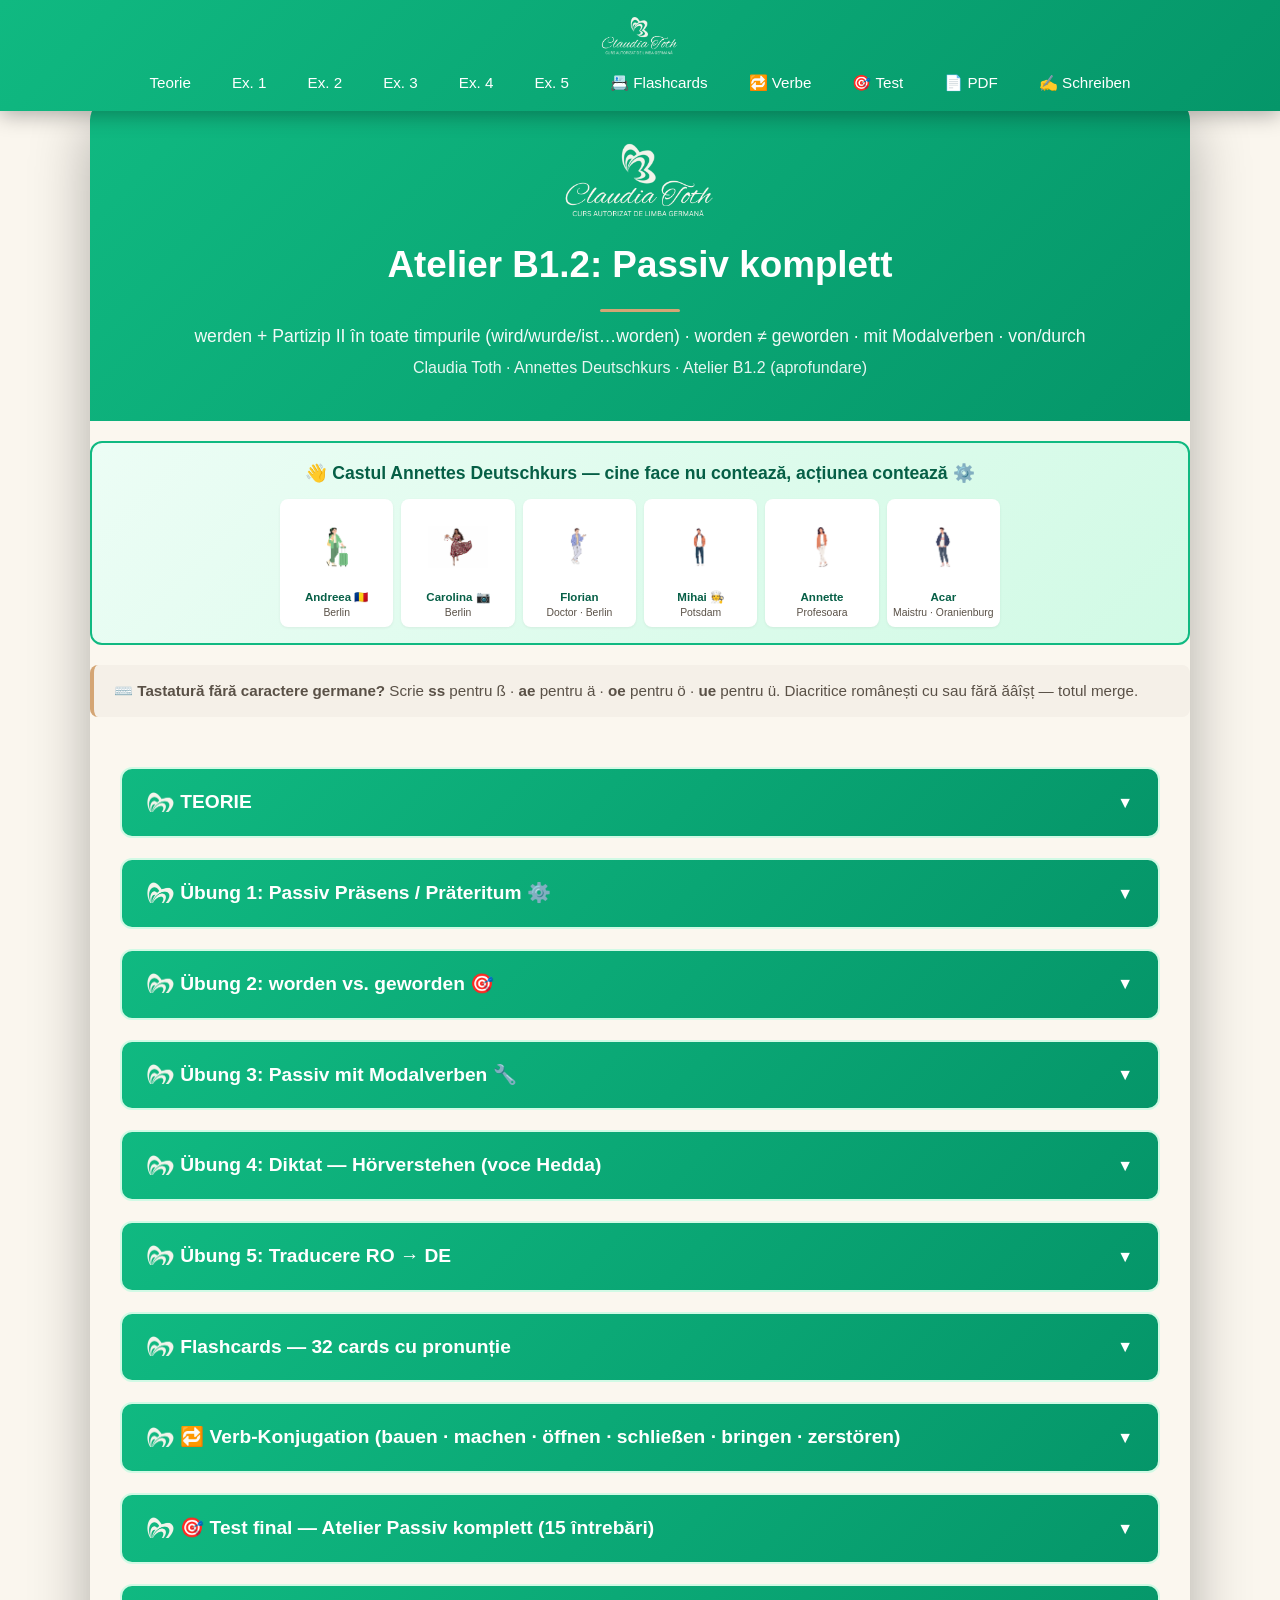
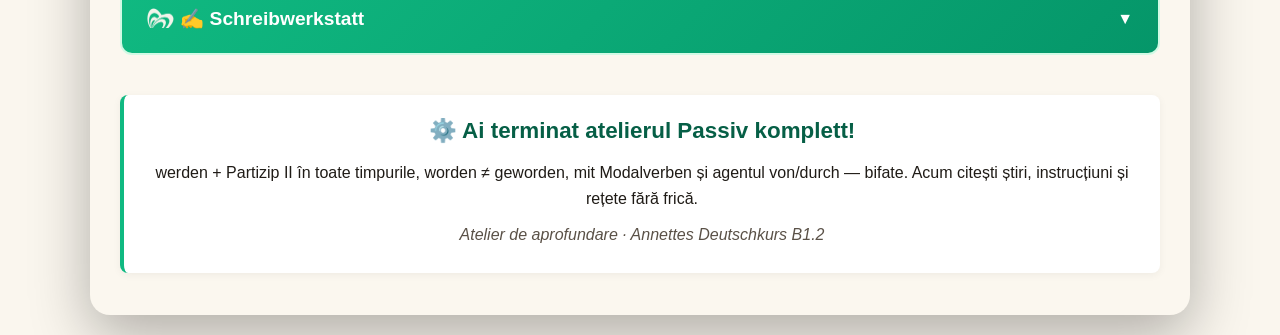
==== index.html @ 6ad6a15a "Atelier B1.2: Passiv komplett (toate timpurile, worden, mit Modalverben, von/durch) Co-Authored-By: " ====
<!DOCTYPE html>
<html lang="ro">
<head>
    <meta charset="UTF-8">
    <meta name="robots" content="noindex, nofollow">
    <meta name="viewport" content="width=device-width, initial-scale=1.0">
    <title>Atelier B1.2: Passiv komplett — werden + Partizip II în toate timpurile, worden, Modalverben · Annettes Deutschkurs</title>
    <meta property="og:title" content="Atelier B1.2: Passiv komplett · Claudia Toth">
    <meta property="og:description" content="Atelier B1.2 — Passivul dus la capăt: werden + Partizip II în Präsens/Präteritum/Perfekt (ist…worden)/Futur + mit Modalverben (muss gemacht werden) + worden ≠ geworden + agent von/durch · Claudia Toth · Annettes Deutschkurs">
    <meta property="og:type" content="website">
    <meta property="og:locale" content="ro_RO">
    <meta name="description" content="Atelier B1.2 — Passiv komplett (toate timpurile, worden, Modalverben, von/durch) · Claudia Toth">
    <link rel="stylesheet" href="styles.css">
</head>
<body>
    <nav class="navbar">
        <a href="#top" class="navbar-logo"><img src="images/logo-cream.png" alt="Claudia Toth — Curs autorizat de limba germană" class="navbar-logo-img"></a>
        <ul class="navbar-menu">
            <li><a href="#teorie" onclick="openSection(0)">Teorie</a></li>
            <li><a href="#ex1" onclick="openSection(1)">Ex. 1</a></li>
            <li><a href="#ex2" onclick="openSection(2)">Ex. 2</a></li>
            <li><a href="#ex3" onclick="openSection(3)">Ex. 3</a></li>
            <li><a href="#ex4" onclick="openSection(4)">Ex. 4</a></li>
            <li><a href="#ex5" onclick="openSection(5)">Ex. 5</a></li>
            <li><a href="#flashcards" onclick="openSection(6)">📇 Flashcards</a></li>
            <li><a href="#verbe" onclick="openSection(7)">🔁 Verbe</a></li>
            <li><a href="#final-test" onclick="openSection(8)">🎯 Test</a></li>
            <li><a href="passiv.pdf" download>📄 PDF</a></li>
            <li><a href="#schreibwerkstatt" onclick="openSection(9)">✍️ Schreiben</a></li>
        </ul>
    </nav>

    <div class="container" id="top">
        <div class="header">
            <img src="images/logo-cream.png" alt="Claudia Toth — Curs autorizat de limba germană" class="header-logo">
            <h1>Atelier B1.2: Passiv komplett</h1>
            <p class="subtitle">werden + Partizip II în toate timpurile (wird/wurde/ist…worden) · worden ≠ geworden · mit Modalverben · von/durch</p>
            <p>Claudia Toth · Annettes Deutschkurs · Atelier B1.2 (aprofundare)</p>
        </div>

        <div class="cast-banner">
            <h4>👋 Castul Annettes Deutschkurs — cine face nu contează, acțiunea contează ⚙️</h4>
            <div class="cast-grid">
                <div class="cast-card"><img src="images/andreea.png" alt="Andreea"><div class="name">Andreea 🇷🇴</div><div class="detail">Berlin</div></div>
                <div class="cast-card"><img src="images/carolina.png" alt="Carolina"><div class="name">Carolina 📷</div><div class="detail">Berlin</div></div>
                <div class="cast-card"><img src="images/florian.png" alt="Florian"><div class="name">Florian</div><div class="detail">Doctor · Berlin</div></div>
                <div class="cast-card"><img src="images/mihai.png" alt="Mihai"><div class="name">Mihai 🧑‍🍳</div><div class="detail">Potsdam</div></div>
                <div class="cast-card"><img src="images/annette.png" alt="Annette"><div class="name">Annette</div><div class="detail">Profesoara</div></div>
                <div class="cast-card"><img src="images/acar.png" alt="Acar"><div class="name">Acar</div><div class="detail">Maistru · Oranienburg</div></div>
            </div>
        </div>

        <div style="background:#F5F0E8; border-left:4px solid #D4A574; padding:14px 20px; margin:20px 0; border-radius:8px;">
            <p style="margin:0; color:#5A5147; font-size:0.95rem;">⌨️ <strong>Tastatură fără caractere germane?</strong> Scrie <strong>ss</strong> pentru ß · <strong>ae</strong> pentru ä · <strong>oe</strong> pentru ö · <strong>ue</strong> pentru ü. Diacritice românești cu sau fără ăâîșț — totul merge.</p>
        </div>

        <div class="content">
            <div class="section" id="teorie">
                <div class="section-header" onclick="toggleMainSection(0)"><h3><img src="images/butterfly-crem.png" class="bf-bullet" alt="">TEORIE</h3><span class="arrow">▼</span></div>
                <div class="section-content" id="main-section-0"><div id="theory-container"></div></div>
            </div>

            <div class="section" id="ex1">
                <div class="section-header" onclick="toggleMainSection(1)"><h3><img src="images/butterfly-crem.png" class="bf-bullet" alt="">Übung 1: Passiv Präsens / Präteritum ⚙️</h3><span class="arrow">▼</span></div>
                <div class="section-content" id="main-section-1">
                    <div id="ex1-container"></div>
                    <div class="btn-container">
                        <button class="btn btn-check" onclick="checkExercise(1)">✓ Verifica</button>
                        <button class="btn btn-reset" onclick="resetExercise(1)">↻ Reseteaza</button>
                    </div>
                    <div class="score" id="score-1"></div>
                </div>
            </div>
            <div class="section" id="ex2">
                <div class="section-header" onclick="toggleMainSection(2)"><h3><img src="images/butterfly-crem.png" class="bf-bullet" alt="">Übung 2: worden vs. geworden 🎯</h3><span class="arrow">▼</span></div>
                <div class="section-content" id="main-section-2">
                    <div id="ex2-container"></div>
                    <div class="btn-container">
                        <button class="btn btn-check" onclick="checkExercise(2)">✓ Verifica</button>
                        <button class="btn btn-reset" onclick="resetExercise(2)">↻ Reseteaza</button>
                    </div>
                    <div class="score" id="score-2"></div>
                </div>
            </div>
            <div class="section" id="ex3">
                <div class="section-header" onclick="toggleMainSection(3)"><h3><img src="images/butterfly-crem.png" class="bf-bullet" alt="">Übung 3: Passiv mit Modalverben 🔧</h3><span class="arrow">▼</span></div>
                <div class="section-content" id="main-section-3">
                    <div id="ex3-container"></div>
                    <div class="btn-container">
                        <button class="btn btn-check" onclick="checkExercise(3)">✓ Verifica</button>
                        <button class="btn btn-reset" onclick="resetExercise(3)">↻ Reseteaza</button>
                    </div>
                    <div class="score" id="score-3"></div>
                </div>
            </div>
            <div class="section" id="ex4">
                <div class="section-header" onclick="toggleMainSection(4)"><h3><img src="images/butterfly-crem.png" class="bf-bullet" alt="">Übung 4: Diktat — Hörverstehen (voce Hedda)</h3><span class="arrow">▼</span></div>
                <div class="section-content" id="main-section-4">
                    <div id="ex4-container"></div>
                    <div class="btn-container">
                        <button class="btn btn-check" onclick="checkExercise(4)">✓ Verifica</button>
                        <button class="btn btn-reset" onclick="resetExercise(4)">↻ Reseteaza</button>
                    </div>
                    <div class="score" id="score-4"></div>
                </div>
            </div>
            <div class="section" id="ex5">
                <div class="section-header" onclick="toggleMainSection(5)"><h3><img src="images/butterfly-crem.png" class="bf-bullet" alt="">Übung 5: Traducere RO → DE</h3><span class="arrow">▼</span></div>
                <div class="section-content" id="main-section-5">
                    <div id="ex5-container"></div>
                    <div class="btn-container">
                        <button class="btn btn-check" onclick="checkExercise(5)">✓ Verifica</button>
                        <button class="btn btn-reset" onclick="resetExercise(5)">↻ Reseteaza</button>
                    </div>
                    <div class="score" id="score-5"></div>
                </div>
            </div>

            <div class="section" id="flashcards">
                <div class="section-header" onclick="toggleMainSection(6)"><h3><img src="images/butterfly-crem.png" class="bf-bullet" alt="">Flashcards — 32 cards cu pronunție</h3><span class="arrow">▼</span></div>
                <div class="section-content" id="main-section-6"><div id="flashcards-container"></div></div>
            </div>

            <div class="section" id="verbe">
                <div class="section-header" onclick="toggleMainSection(7)"><h3><img src="images/butterfly-crem.png" class="bf-bullet" alt="">🔁 Verb-Konjugation (bauen · machen · öffnen · schließen · bringen · zerstören)</h3><span class="arrow">▼</span></div>
                <div class="section-content" id="main-section-7"><div id="verbs-container"></div></div>
            </div>

            <div class="section" id="final-test">
                <div class="section-header" onclick="toggleMainSection(8)"><h3><img src="images/butterfly-crem.png" class="bf-bullet" alt="">🎯 Test final — Atelier Passiv komplett (15 întrebări)</h3><span class="arrow">▼</span></div>
                <div class="section-content" id="main-section-8"><div id="final-test-container"></div></div>
            </div>

            <div class="section" id="schreibwerkstatt">
                <div class="section-header" onclick="toggleMainSection(9)">
                    <h3><img src="images/butterfly-crem.png" class="bf-bullet" alt="">✍️ Schreibwerkstatt</h3>
                    <span class="arrow">▼</span>
                </div>
                <div class="section-content" id="main-section-9">
                    <div class="theory-box" style="background:linear-gradient(135deg,#ecfdf5 0%,#d1fae5 100%); border-left:4px solid #10B981;">
                        <h4 style="color:#065f46;">✍️ Tema ta de scriere — ce se construiește / se schimbă în orașul tău</h4>
                        <p>Scrie <strong>5–7 propoziții</strong> despre ce se face, se construiește sau se repară în orașul tău — folosind Passivul.</p>
                        <p style="margin-top:6px;">Folosește cel puțin <strong>un Präsens</strong> (wird…), <strong>un Präteritum</strong> (wurde…), <strong>un Perfekt</strong> (ist…worden) și <strong>un Passiv mit Modalverb</strong> (muss…werden).</p>
                    </div>
                    <div class="theory-box" style="background:#FBF7EF;">
                        <h4>💡 Întrebări care te ajută să începi</h4>
                        <ul style="margin:6px 0 0 18px; line-height:1.8;">
                            <li><strong>Was wird in deiner Stadt gebaut oder repariert?</strong> (wird…)</li>
                            <li><strong>Was wurde früher hier gemacht?</strong> (wurde…)</li>
                            <li><strong>Was ist schon gebaut / eröffnet worden?</strong> (ist…worden)</li>
                            <li><strong>Was muss noch getan werden?</strong> (muss…werden)</li>
                        </ul>
                    </div>
                    <div class="theory-box" style="background:#F5F0E8; border-left:4px solid #D4A574;">
                        <h4>📝 Un model, ca să-ți fie mai ușor</h4>
                        <p style="color:#065f46;"><em>In meiner Stadt wird viel gebaut. Letztes Jahr wurde ein neues Krankenhaus eröffnet, und bald wird eine Brücke gebaut werden. In der Fabrik werden jeden Tag hunderte Autos hergestellt. Das alte Kino ist leider abgerissen worden. Überall werden die Straßen repariert. Ich finde: In einer modernen Stadt muss viel getan werden!</em></p>
                        <p style="color:#5A5147; font-style:italic;">(În orașul meu se construiește mult. Anul trecut a fost deschis un spital nou, iar în curând va fi construit un pod. La fabrică se produc zilnic sute de mașini. Din păcate, vechiul cinema a fost demolat. Peste tot se repară străzile. Cred că: într-un oraș modern trebuie făcut mult!)</p>
                    </div>
                    <div style="text-align:center; margin-top:22px;">
                        <p style="color:#047857; margin-bottom:14px; font-size:1rem;">Când ești gata, trimite-mi textul tău. Îl citesc personal și îți răspund pe email cu corectările. <img src="images/butterfly-emerald.png" class="bf-inline" alt=""></p>
                        <a href="https://forms.gle/qqjppmsCjkN8WaSg6" target="_blank" rel="noopener noreferrer" style="display:inline-block; background:#10B981; color:white; padding:14px 32px; border-radius:10px; text-decoration:none; font-weight:bold; font-size:1.05rem; box-shadow:0 2px 6px rgba(16,185,129,0.3);">✍️ Trimite textul Claudiei →</a>
                        <p style="color:#5A5147; font-size:0.78rem; margin-top:12px; font-style:italic;"><img src="images/butterfly-emerald.png" class="bf-inline" alt=""> Nu uita să-ți treci adresa de email în formular</p>
                    </div>
                </div>
            </div>

            <div class="theory-box" style="text-align: center; margin-top: 40px;">
                <p style="font-size: 1.4rem; font-weight: bold; color: #065f46;">⚙️ Ai terminat atelierul Passiv komplett!</p>
                <p style="margin-top: 12px;">werden + Partizip II în toate timpurile, worden ≠ geworden, mit Modalverben și agentul von/durch — bifate. Acum citești știri, instrucțiuni și rețete fără frică.</p>
                <p style="margin-top: 10px; font-style: italic; color: #5A5147;">Atelier de aprofundare · Annettes Deutschkurs B1.2</p>
            </div>
        </div>
    </div>

    <script src="theory.js"></script>
    <script src="exercises.js"></script>
    <script src="flashcards.js"></script>
    <script src="verbs.js"></script>
    <script src="final-test.js"></script>
    <script src="main.js"></script>
</body>
</html>
---- styles.css ----
/* ============================================
   CLAUDIA TOTH - NOMEN-VERB-VERBINDUNGEN
   Design verde profesional · Mobile responsive
   ============================================ */

* {
    margin: 0;
    padding: 0;
    box-sizing: border-box;
}

body {
    font-family: 'Segoe UI', Tahoma, Geneva, Verdana, sans-serif;
    background: #FAF6EE;
    line-height: 1.6;
    padding: 0;
    padding-top: 80px;
    min-height: 100vh;
    color: #1F1B16;
}

/* ============================================
   NAVIGATION BAR
   ============================================ */
.navbar {
    position: fixed;
    top: 0;
    left: 0;
    right: 0;
    background: linear-gradient(135deg, #10b981 0%, #059669 100%);
    padding: 15px 30px;
    box-shadow: 0 4px 20px rgba(0,0,0,0.3);
    z-index: 1000;
    display: flex;
    flex-direction: column;
    gap: 15px;
    align-items: center;
    justify-content: center;
}

.navbar-logo {
    color: white;
    font-size: 1.3rem;
    font-weight: bold;
    text-decoration: none;
    display: flex;
    align-items: center;
}

.navbar-logo-img {
    height: 40px;
    width: auto;
    display: block;
}

.navbar-menu {
    display: flex;
    gap: 5px;
    list-style: none;
    align-items: center;
    flex-wrap: wrap;
    justify-content: center;
}

.navbar-menu a {
    color: white;
    text-decoration: none;
    padding: 10px 18px;
    border-radius: 8px;
    transition: all 0.3s;
    font-size: 0.95rem;
    font-weight: 500;
}

.navbar-menu a:hover {
    background: rgba(255,255,255,0.2);
    transform: translateY(-2px);
}

/* ============================================
   CONTAINER PRINCIPAL
   ============================================ */
.container {
    max-width: 1100px;
    margin: 20px auto;
    background: #FBF7EF;
    border-radius: 20px;
    box-shadow: 0 20px 60px rgba(0,0,0,0.3);
    overflow: hidden;
}

.header {
    background: linear-gradient(135deg, #10b981 0%, #059669 100%);
    color: white;
    padding: 40px 30px;
    text-align: center;
}

.header-logo {
    height: 78px;
    width: auto;
    display: block;
    margin: 0 auto 18px;
}

.header h1 {
    font-size: 2.3rem;
    margin-bottom: 10px;
}

.header .subtitle {
    font-size: 1.1rem;
    opacity: 0.95;
    margin-bottom: 5px;
}

.header p {
    font-size: 1rem;
    opacity: 0.9;
}

.content {
    padding: 30px;
}

/* ============================================
   SECȚIUNI (Teorie + Exerciții)
   ============================================ */
.section {
    margin-bottom: 20px;
    scroll-margin-top: 100px;
    border-radius: 12px;
    overflow: hidden;
    border: 2px solid #d1fae5;
}

.section-header {
    background: linear-gradient(135deg, #10b981 0%, #059669 100%);
    color: white;
    padding: 18px 25px;
    cursor: pointer;
    display: flex;
    justify-content: space-between;
    align-items: center;
    transition: all 0.3s;
}

.section-header:hover {
    background: linear-gradient(135deg, #059669 0%, #047857 100%);
}

.section-header h3 {
    font-size: 1.2rem;
}

.arrow {
    transition: transform 0.3s;
    font-size: 1rem;
}

.arrow.rotated {
    transform: rotate(180deg);
}

.section-content {
    display: none;
    padding: 25px;
    background: #FBF7EF;
}

.section-content.active {
    display: block;
    animation: fadeIn 0.4s ease-in-out;
}

@keyframes fadeIn {
    from { opacity: 0; transform: translateY(-5px); }
    to { opacity: 1; transform: translateY(0); }
}

/* ============================================
   SUB-SECȚIUNI (în Teorie)
   ============================================ */
.sub-section {
    margin-bottom: 12px;
    border-radius: 10px;
    overflow: hidden;
    border: 1px solid #a7f3d0;
    background: white;
}

.sub-section-header {
    background: #d1fae5;
    color: #065f46;
    padding: 12px 18px;
    cursor: pointer;
    display: flex;
    justify-content: space-between;
    align-items: center;
    font-weight: 600;
    transition: background 0.3s;
    gap: 10px;
}

.sub-section-header > span:first-child {
    flex: 1;
}

.sub-section-header:hover {
    background: #a7f3d0;
}

/* ============================================
   AUDIO PLAYER (Play / Stop la fiecare subtitlu)
   ============================================ */
.audio-player {
    display: flex;
    align-items: center;
}

.audio-btn {
    background: #10b981;
    color: white;
    border: none;
    width: 36px;
    height: 36px;
    border-radius: 50%;
    cursor: pointer;
    font-size: 0.9rem;
    transition: all 0.3s;
    display: flex;
    align-items: center;
    justify-content: center;
    padding: 0;
    box-shadow: 0 2px 6px rgba(16, 185, 129, 0.3);
}

.audio-btn:hover {
    background: #059669;
    transform: scale(1.1);
    box-shadow: 0 4px 10px rgba(16, 185, 129, 0.5);
}

.audio-btn:active {
    transform: scale(0.95);
}

.lesson-audio {
    display: flex;
    align-items: center;
    gap: 12px;
    margin-bottom: 18px;
    padding: 10px 14px;
    background: #FBF7EF;
    border-left: 4px solid #10b981;
    border-radius: 6px;
}

.lesson-audio-label {
    color: #065f46;
    font-weight: 600;
    font-size: 0.95rem;
}

.sub-arrow {
    transition: transform 0.3s;
}

.sub-arrow.rotated {
    transform: rotate(180deg);
}

.sub-section-content {
    display: none;
    padding: 18px;
    background: white;
}

.sub-section-content.active {
    display: block;
}

/* ============================================
   THEORY BOX
   ============================================ */
.theory-box {
    background: white;
    border-left: 4px solid #10b981;
    padding: 18px 22px;
    margin: 12px 0;
    border-radius: 8px;
    box-shadow: 0 2px 8px rgba(0,0,0,0.05);
}

.theory-box h4 {
    color: #065f46;
    margin-bottom: 10px;
    font-size: 1.1rem;
}

.theory-box p {
    margin-bottom: 8px;
}

.theory-box ul {
    margin-left: 20px;
    margin-top: 8px;
}

.theory-box li {
    margin-bottom: 6px;
}

/* Exemple în context */
.example-box {
    background: #ecfdf5;
    border: 1px dashed #10b981;
    padding: 12px 16px;
    border-radius: 8px;
    margin: 10px 0;
    font-style: italic;
}

.example-box .de {
    color: #065f46;
    font-weight: 600;
    font-style: normal;
}

.example-box .ro {
    color: #5A5147;
    font-size: 0.95rem;
    margin-top: 4px;
}

/* Tabele teorie */
.theory-table {
    width: 100%;
    border-collapse: collapse;
    margin: 12px 0;
    background: white;
    border-radius: 8px;
    overflow: hidden;
    box-shadow: 0 2px 6px rgba(0,0,0,0.05);
}

.theory-table th {
    background: #10b981;
    color: white;
    padding: 12px;
    text-align: left;
    font-weight: 600;
}

.theory-table td {
    padding: 10px 12px;
    border-bottom: 1px solid #d1fae5;
}

.theory-table tr:last-child td {
    border-bottom: none;
}

.theory-table tr:nth-child(even) {
    background: #FBF7EF;
}

.theory-table .verb {
    color: #059669;
    font-weight: bold;
}

.theory-table .nomen {
    color: #065f46;
    font-weight: 600;
}

.theory-table .ro-text {
    color: #5A5147;
    font-style: italic;
    font-size: 0.95rem;
}

/* ============================================
   EXERCIȚII
   ============================================ */
.exercise-instruction {
    background: #F5F0E8;
    border-left: 4px solid #D4A574;
    padding: 12px 18px;
    margin-bottom: 18px;
    border-radius: 8px;
    color: #5A5147;
}

.exercise-item {
    background: white;
    padding: 15px 18px;
    margin-bottom: 12px;
    border-radius: 10px;
    display: flex;
    align-items: flex-start;
    gap: 12px;
    flex-wrap: wrap;
    box-shadow: 0 2px 6px rgba(0,0,0,0.05);
}

.exercise-number {
    background: #10b981;
    color: white;
    width: 30px;
    height: 30px;
    border-radius: 50%;
    display: flex;
    align-items: center;
    justify-content: center;
    font-weight: bold;
    flex-shrink: 0;
    font-size: 0.9rem;
}

.input-group {
    flex: 1;
    min-width: 200px;
    display: flex;
    flex-direction: column;
    gap: 6px;
}

.input-group label {
    color: #1F1B16;
    font-size: 1rem;
    line-height: 1.5;
}

.input-group .nomen-highlight {
    color: #065f46;
    font-weight: bold;
    background: #d1fae5;
    padding: 2px 8px;
    border-radius: 5px;
}

.input-group input[type="text"],
.input-group select {
    padding: 10px 14px;
    border: 2px solid #d1fae5;
    border-radius: 8px;
    font-size: 1rem;
    font-family: inherit;
    transition: all 0.3s;
    background: white;
}

.input-group input[type="text"]:focus,
.input-group select:focus {
    outline: none;
    border-color: #10b981;
    box-shadow: 0 0 0 3px rgba(16, 185, 129, 0.15);
}

/* Multiple choice */
.mc-options {
    display: flex;
    flex-direction: column;
    gap: 8px;
    margin-top: 8px;
}

.mc-option {
    display: flex;
    align-items: center;
    gap: 10px;
    padding: 8px 12px;
    border-radius: 8px;
    transition: background 0.2s;
    cursor: pointer;
}

.mc-option:hover {
    background: #FBF7EF;
}

.mc-option input[type="radio"] {
    cursor: pointer;
    width: 18px;
    height: 18px;
    accent-color: #10b981;
}

.mc-option label {
    cursor: pointer;
    flex: 1;
}

/* Feedback */
.feedback {
    width: 100%;
    margin-top: 8px;
    padding: 0;
    font-size: 0.95rem;
    border-radius: 6px;
    transition: all 0.3s;
}

.feedback.correct {
    background: #d1fae5;
    color: #065f46;
    padding: 10px 14px;
    border-left: 3px solid #10b981;
}

.feedback.incorrect {
    background: #fee2e2;
    color: #991b1b;
    padding: 10px 14px;
    border-left: 3px solid #ef4444;
}

.feedback.correct::before {
    content: "✓ Richtig! ";
    font-weight: bold;
}

.feedback.incorrect::before {
    content: "✗ Falsch. ";
    font-weight: bold;
}

/* ============================================
   BUTOANE
   ============================================ */
.btn-container {
    display: flex;
    gap: 15px;
    justify-content: center;
    margin: 30px 0;
    flex-wrap: wrap;
}

.btn {
    padding: 14px 32px;
    border: none;
    border-radius: 10px;
    font-size: 1rem;
    font-weight: 600;
    cursor: pointer;
    transition: all 0.3s;
    font-family: inherit;
}

.btn-check {
    background: linear-gradient(135deg, #10b981 0%, #059669 100%);
    color: white;
}

.btn-check:hover {
    transform: translateY(-2px);
    box-shadow: 0 8px 20px rgba(16, 185, 129, 0.4);
}

.btn-reset {
    background: #5A5147;
    color: white;
}

.btn-reset:hover {
    background: #433d35;
    transform: translateY(-2px);
    box-shadow: 0 8px 20px rgba(107, 114, 128, 0.4);
}

/* ============================================
   SCOR
   ============================================ */
.score {
    display: none;
    background: linear-gradient(135deg, #10b981 0%, #059669 100%);
    color: white;
    padding: 25px;
    border-radius: 12px;
    text-align: center;
    margin: 20px 0;
    scroll-margin-top: 100px;
}

.score.show {
    display: block;
    animation: fadeIn 0.5s;
}

.score-value {
    font-size: 2rem;
    font-weight: bold;
    margin-bottom: 10px;
}

.score-message {
    font-size: 1.1rem;
}

/* ============================================
   FLASHCARDS
   ============================================ */
.flashcard-counter {
    text-align: center;
    margin-bottom: 15px;
    color: #065f46;
    font-weight: 600;
}

.flashcard {
    background: white;
    border-radius: 16px;
    padding: 50px 30px;
    min-height: 220px;
    display: flex;
    align-items: center;
    justify-content: center;
    text-align: center;
    cursor: pointer;
    box-shadow: 0 4px 15px rgba(0,0,0,0.1);
    transition: transform 0.3s;
    position: relative;
    border: 3px solid #10b981;
}

.flashcard:hover {
    transform: scale(1.02);
}

.flashcard-content {
    width: 100%;
}

.flashcard .de {
    font-size: 1.8rem;
    color: #065f46;
    font-weight: bold;
    margin-bottom: 10px;
}

.flashcard .ro {
    font-size: 1.2rem;
    color: #5A5147;
    font-style: italic;
    display: none;
}

.flashcard.flipped .ro {
    display: block;
    animation: fadeIn 0.3s;
}

.flashcard-hint {
    position: absolute;
    bottom: 12px;
    left: 0;
    right: 0;
    color: #8a8175;
    font-size: 0.85rem;
}

.flashcard-audio-btn {
    position: absolute;
    top: 15px;
    right: 15px;
    background: #10b981;
    color: white;
    border: none;
    width: 40px;
    height: 40px;
    border-radius: 50%;
    font-size: 1.2rem;
    cursor: pointer;
    transition: all 0.3s;
    display: flex;
    align-items: center;
    justify-content: center;
}

.flashcard-audio-btn:hover {
    background: #059669;
    transform: scale(1.1);
}

.flashcard-controls {
    display: flex;
    justify-content: space-between;
    gap: 15px;
    margin-top: 20px;
}

.flashcard-btn {
    flex: 1;
    background: linear-gradient(135deg, #10b981 0%, #059669 100%);
    color: white;
    padding: 12px;
    border: none;
    border-radius: 8px;
    cursor: pointer;
    font-size: 1rem;
    font-weight: 600;
    transition: all 0.3s;
    font-family: inherit;
}

.flashcard-btn:hover {
    transform: translateY(-2px);
    box-shadow: 0 4px 12px rgba(16, 185, 129, 0.4);
}

.flashcard-btn:disabled {
    background: #d1d5db;
    cursor: not-allowed;
    transform: none;
    box-shadow: none;
}

/* ============================================
   MOBILE RESPONSIVE
   ============================================ */
@media (max-width: 768px) {
    body {
        padding: 0;
        padding-top: 140px;
    }

    .navbar {
        padding: 15px;
    }

    .navbar-menu a {
        padding: 8px 12px;
        font-size: 0.85rem;
    }

    .container {
        margin: 10px;
        border-radius: 12px;
    }

    .header h1 {
        font-size: 1.6rem;
    }

    .header .subtitle {
        font-size: 0.95rem;
    }

    .content {
        padding: 15px;
    }

    .section-header h3 {
        font-size: 1rem;
    }

    .exercise-item {
        padding: 12px;
    }

    .input-group {
        min-width: 100%;
    }

    .btn {
        padding: 12px 24px;
        font-size: 0.95rem;
    }

    .flashcard {
        padding: 35px 20px;
        min-height: 180px;
    }

    .flashcard .de {
        font-size: 1.4rem;
    }

    .flashcard .ro {
        font-size: 1rem;
    }

    .theory-table,
    .grammar-table {
        font-size: 0.9rem;
        display: block;
        overflow-x: auto;
        white-space: nowrap;
        -webkit-overflow-scrolling: touch;
        max-width: 100%;
        scrollbar-width: thin;
        scrollbar-color: #D4A574 #F5F0E8;
        background-image: linear-gradient(to right, transparent calc(100% - 32px), rgba(212, 165, 116, 0.28) 100%);
        background-attachment: local;
        background-repeat: no-repeat;
    }

    .theory-table::-webkit-scrollbar,
    .grammar-table::-webkit-scrollbar {
        height: 6px;
    }
    .theory-table::-webkit-scrollbar-track,
    .grammar-table::-webkit-scrollbar-track {
        background: #F5F0E8;
        border-radius: 3px;
    }
    .theory-table::-webkit-scrollbar-thumb,
    .grammar-table::-webkit-scrollbar-thumb {
        background: #D4A574;
        border-radius: 3px;
    }

    .theory-table::before,
    .grammar-table::before {
        content: '👈 Glisează lateral pentru toate coloanele 👉';
        display: block;
        background: #F5F0E8;
        color: #5A5147;
        padding: 6px 10px;
        font-size: 0.72rem;
        text-align: center;
        font-style: italic;
        border-radius: 6px 6px 0 0;
        white-space: nowrap;
        border-bottom: 1px solid #D4A574;
        position: sticky;
        left: 0;
    }

    .theory-table th,
    .theory-table td,
    .grammar-table th,
    .grammar-table td {
        padding: 8px;
    }
}

/* ============================================
   TRADUCERI ROMÂNĂ sub fiecare propoziție germană
   Permanent vizibile sub tabelele de teorie
   ============================================ */
.ro-translation {
    display: inline-block;
    color: #5A5147;
    font-style: italic;
    font-size: 0.88rem;
    font-weight: normal;
    line-height: 1.4;
    margin-top: 4px;
    padding-left: 8px;
    border-left: 2px solid #D4A574;
}

/* ============================================
   TEST FINAL - Wizard Style
   ============================================ */

/* Intro section */
.test-intro {
    background: white;
    padding: 30px;
    border-radius: 12px;
    text-align: center;
    box-shadow: 0 2px 8px rgba(0,0,0,0.05);
}

.test-intro h3 {
    color: #065f46;
    font-size: 1.5rem;
    margin-bottom: 15px;
}

.test-intro p {
    color: #1F1B16;
    margin-bottom: 15px;
}

.test-info-list {
    list-style: none;
    padding: 0;
    margin: 20px auto;
    max-width: 500px;
    text-align: left;
}

.test-info-list li {
    padding: 8px 0;
    color: #1F1B16;
}

.btn-large {
    padding: 16px 40px !important;
    font-size: 1.1rem !important;
    margin-top: 15px;
}

/* Wizard - container principal */
.test-wizard {
    background: white;
    padding: 30px;
    border-radius: 12px;
    box-shadow: 0 2px 8px rgba(0,0,0,0.05);
}

/* Progress bar */
.test-progress {
    margin-bottom: 25px;
}

.test-progress-info {
    display: flex;
    justify-content: space-between;
    margin-bottom: 10px;
    font-weight: 600;
    color: #065f46;
    flex-wrap: wrap;
    gap: 10px;
}

.test-progress-bar {
    height: 12px;
    background: #d1fae5;
    border-radius: 6px;
    overflow: hidden;
}

.test-progress-fill {
    height: 100%;
    background: linear-gradient(90deg, #10b981 0%, #059669 100%);
    transition: width 0.4s ease;
    border-radius: 6px;
    box-shadow: 0 0 8px rgba(16, 185, 129, 0.4);
}

/* Întrebarea curentă */
.test-question {
    background: #FBF7EF;
    padding: 25px;
    border-radius: 10px;
    margin-bottom: 20px;
    border: 2px solid #d1fae5;
}

.test-question-label {
    color: #065f46;
    font-weight: 600;
    font-size: 1.05rem;
    margin-bottom: 15px;
}

.test-question-content {
    font-size: 1.15rem;
    color: #1F1B16;
    line-height: 1.8;
    margin-bottom: 12px;
}

.test-blank {
    background: #F5F0E8;
    padding: 4px 16px;
    border-radius: 6px;
    border: 2px dashed #D4A574;
    color: #5A5147;
    font-weight: bold;
    margin-right: 8px;
}

.test-translation {
    display: block;
    color: #5A5147;
    font-style: italic;
    margin: 10px 0;
    font-size: 0.95rem;
}

.test-ro-text {
    background: #F5F0E8;
    padding: 15px;
    border-radius: 8px;
    border-left: 4px solid #D4A574;
    color: #5A5147;
    font-weight: 500;
}

.test-input {
    width: 100%;
    padding: 12px 16px;
    border: 2px solid #d1fae5;
    border-radius: 8px;
    font-size: 1.05rem;
    font-family: inherit;
    transition: all 0.3s;
    background: white;
    margin-top: 10px;
}

.test-input:focus {
    outline: none;
    border-color: #10b981;
    box-shadow: 0 0 0 3px rgba(16, 185, 129, 0.15);
}

.test-mc {
    margin-top: 15px;
}

.test-mc .mc-option {
    background: white;
    padding: 12px 16px;
    border-radius: 8px;
    margin-bottom: 8px;
    border: 2px solid #d1fae5;
    transition: all 0.2s;
}

.test-mc .mc-option:hover {
    border-color: #10b981;
    background: #FBF7EF;
}

/* Controale wizard */
.test-controls {
    display: flex;
    gap: 12px;
    justify-content: space-between;
    margin-top: 25px;
    flex-wrap: wrap;
}

.btn-secondary {
    background: #5A5147;
    color: white;
}

.btn-secondary:hover {
    background: #433d35;
    transform: translateY(-2px);
    box-shadow: 0 4px 12px rgba(107, 114, 128, 0.4);
}

.btn:disabled {
    opacity: 0.5;
    cursor: not-allowed;
    transform: none !important;
    box-shadow: none !important;
}

/* Buton ÎNAPOI LA TEORIE */
.btn-back {
    background: linear-gradient(135deg, #5A5147 0%, #433d35 100%);
    color: white;
}

.btn-back:hover {
    transform: translateY(-2px);
    box-shadow: 0 8px 20px rgba(90, 81, 71, 0.4);
}

.test-back-top {
    margin-bottom: 20px;
}

/* REZULTATE */
.test-results {
    background: white;
    padding: 30px;
    border-radius: 12px;
    box-shadow: 0 2px 8px rgba(0,0,0,0.05);
}

.test-result-card {
    text-align: center;
    padding: 30px;
    border-radius: 16px;
    margin-bottom: 25px;
}

.test-result-card.passed {
    background: linear-gradient(135deg, #10b981 0%, #059669 100%);
    color: white;
}

.test-result-card.failed {
    background: linear-gradient(135deg, #ef4444 0%, #dc2626 100%);
    color: white;
}

.test-result-emoji {
    font-size: 4rem;
    margin-bottom: 10px;
}

.test-result-badge {
    font-size: 1.3rem;
    font-weight: bold;
    letter-spacing: 2px;
    margin-bottom: 15px;
    opacity: 0.95;
}

.test-result-score {
    font-size: 3rem;
    font-weight: bold;
    margin-bottom: 5px;
}

.test-result-percentage {
    font-size: 2.5rem;
    font-weight: bold;
    margin-bottom: 20px;
    opacity: 0.9;
}

.test-result-message {
    font-size: 1rem;
    line-height: 1.6;
    max-width: 550px;
    margin: 0 auto;
    padding: 0 15px;
}

.pass-mark, .fail-mark {
    margin-top: 20px;
    padding: 12px;
    background: rgba(255,255,255,0.2);
    border-radius: 8px;
    font-weight: 600;
    font-size: 0.95rem;
}

/* Stats categorii */
.test-stats {
    background: #FBF7EF;
    padding: 20px;
    border-radius: 10px;
    margin-bottom: 20px;
    border-left: 4px solid #10b981;
}

.test-stats h4 {
    color: #065f46;
    margin-bottom: 12px;
}

.test-stats ul {
    list-style: none;
    padding: 0;
}

.test-stats li {
    padding: 8px 0;
    border-bottom: 1px solid #d1fae5;
    color: #1F1B16;
}

.test-stats li:last-child {
    border-bottom: none;
}

/* Greșeli */
.test-mistakes {
    background: #fef2f2;
    padding: 20px;
    border-radius: 10px;
    margin-bottom: 20px;
    border-left: 4px solid #ef4444;
}

.test-mistakes h4 {
    color: #991b1b;
    margin-bottom: 15px;
}

.mistake-item {
    background: white;
    padding: 12px 15px;
    border-radius: 8px;
    margin-bottom: 10px;
    line-height: 1.6;
}

/* Acțiuni finale */
.test-final-actions {
    display: flex;
    gap: 15px;
    justify-content: center;
    flex-wrap: wrap;
    margin-top: 25px;
}

/* Mobile responsive pentru test */
@media (max-width: 768px) {
    .test-intro,
    .test-wizard,
    .test-results {
        padding: 20px 15px;
    }
    
    .test-question {
        padding: 18px 15px;
    }
    
    .test-question-content {
        font-size: 1rem;
    }
    
    .test-result-emoji {
        font-size: 3rem;
    }
    
    .test-result-score {
        font-size: 2.2rem;
    }
    
    .test-result-percentage {
        font-size: 1.8rem;
    }
    
    .test-controls {
        flex-direction: column;
    }

    .test-controls .btn {
        width: 100%;
    }
}

/* ============================================
   EX1 - CLICK-MATCH (DE ↔ RO)
   ============================================ */
.dm-board {
    display: grid;
    grid-template-columns: 1fr 1fr;
    gap: 18px;
    margin: 15px 0;
}

.dm-col {
    background: white;
    padding: 14px;
    border-radius: 10px;
    box-shadow: 0 2px 6px rgba(0,0,0,0.05);
    display: flex;
    flex-direction: column;
    gap: 8px;
}

.dm-col-title {
    color: #065f46;
    font-weight: bold;
    margin-bottom: 6px;
    text-align: center;
    font-size: 1rem;
    padding-bottom: 8px;
    border-bottom: 2px solid #d1fae5;
}

.dm-tile {
    padding: 10px 14px;
    background: #FBF7EF;
    border: 2px solid #d1fae5;
    border-radius: 8px;
    cursor: pointer;
    transition: all 0.2s;
    font-weight: 500;
    color: #065f46;
    text-align: center;
}

.dm-tile:hover {
    background: #d1fae5;
    border-color: #10b981;
    transform: translateY(-1px);
}

.dm-tile.dm-selected {
    background: #F5F0E8;
    border-color: #D4A574;
    color: #5A5147;
}

.dm-tile.dm-correct {
    background: #d1fae5;
    border-color: #10b981;
    color: #065f46;
    cursor: default;
    opacity: 0.7;
}

.dm-tile.dm-wrong {
    background: #fee2e2;
    border-color: #ef4444;
    color: #991b1b;
    animation: shake 0.4s;
}

.dm-status {
    text-align: center;
    margin-top: 12px;
    padding: 10px;
    background: #F5F0E8;
    border-radius: 8px;
    color: #5A5147;
    font-weight: 600;
    border-left: 4px solid #D4A574;
}

@keyframes shake {
    0%, 100% { transform: translateX(0); }
    25% { transform: translateX(-5px); }
    75% { transform: translateX(5px); }
}

/* ============================================
   EX2 - SORT 5 COLOANE
   ============================================ */
.sort-pool {
    display: flex;
    flex-wrap: wrap;
    gap: 8px;
    padding: 14px;
    background: white;
    border: 2px dashed #10b981;
    border-radius: 10px;
    margin: 15px 0;
    min-height: 60px;
}

.sort-tile {
    padding: 8px 14px;
    background: #FBF7EF;
    border: 2px solid #d1fae5;
    border-radius: 8px;
    cursor: pointer;
    transition: all 0.2s;
    font-weight: 500;
    color: #065f46;
    user-select: none;
}

.sort-tile:hover {
    background: #d1fae5;
    border-color: #10b981;
}

.sort-tile.sort-selected {
    background: #F5F0E8;
    border-color: #D4A574;
    color: #5A5147;
}

.sort-tile.sort-wrong {
    background: #fee2e2;
    border-color: #ef4444;
    color: #991b1b;
    animation: shake 0.4s;
}

.sort-tile.sort-placed {
    background: #d1fae5;
    border-color: #10b981;
    color: #065f46;
    cursor: default;
}

.sort-cols {
    display: grid;
    grid-template-columns: repeat(5, 1fr);
    gap: 10px;
    margin-top: 12px;
}

.sort-col {
    background: white;
    border: 2px solid #d1fae5;
    border-radius: 10px;
    padding: 10px;
    cursor: pointer;
    min-height: 140px;
    transition: all 0.2s;
}

.sort-col:hover {
    border-color: #10b981;
    background: #FBF7EF;
}

.sort-col-title {
    text-align: center;
    font-weight: bold;
    color: white;
    background: linear-gradient(135deg, #10b981 0%, #059669 100%);
    padding: 6px 10px;
    border-radius: 6px;
    margin-bottom: 8px;
    font-size: 1rem;
}

.sort-col-body {
    display: flex;
    flex-direction: column;
    gap: 6px;
}

/* ============================================
   EX3 - SATZBAU KLAMMER (click-to-build)
   ============================================ */
.satzbau-item {
    background: white;
    padding: 15px 18px;
    margin-bottom: 12px;
    border-radius: 10px;
    display: flex;
    align-items: flex-start;
    gap: 12px;
    box-shadow: 0 2px 6px rgba(0,0,0,0.05);
}

.satzbau-answer {
    min-height: 50px;
    padding: 12px;
    background: #F5F0E8;
    border: 2px dashed #D4A574;
    border-radius: 8px;
    margin: 8px 0;
    display: flex;
    flex-wrap: wrap;
    gap: 6px;
    align-items: center;
}

.satzbau-answer-placeholder {
    color: #8a8175;
    font-style: italic;
    font-size: 0.95rem;
}

.satzbau-pool {
    display: flex;
    flex-wrap: wrap;
    gap: 8px;
    padding: 10px;
    background: #FBF7EF;
    border-radius: 8px;
    margin-top: 8px;
}

.satzbau-word {
    padding: 8px 14px;
    background: white;
    border: 2px solid #d1fae5;
    border-radius: 8px;
    cursor: pointer;
    transition: all 0.2s;
    font-weight: 500;
    color: #065f46;
    user-select: none;
}

.satzbau-word:hover {
    background: #d1fae5;
    border-color: #10b981;
    transform: translateY(-1px);
}

.satzbau-word.satzbau-used {
    background: #f3f4f6;
    color: #d1d5db;
    border-color: #e5e7eb;
    cursor: not-allowed;
    opacity: 0.5;
}

.satzbau-picked {
    padding: 6px 12px;
    background: #10b981;
    color: white;
    border-radius: 6px;
    cursor: pointer;
    font-weight: 500;
    transition: all 0.2s;
}

.satzbau-picked:hover {
    background: #ef4444;
}

/* ============================================
   EX4 - AUDIO DICTATION
   ============================================ */
.dict-play-btn {
    background: linear-gradient(135deg, #10b981 0%, #059669 100%);
    color: white;
    border: none;
    padding: 8px 16px;
    border-radius: 8px;
    cursor: pointer;
    font-weight: 600;
    font-family: inherit;
    transition: all 0.2s;
    font-size: 0.95rem;
}

.dict-play-btn:hover {
    transform: translateY(-1px);
    box-shadow: 0 4px 10px rgba(16, 185, 129, 0.4);
}

/* ============================================
   EX5 - FIND-THE-MISTAKE
   ============================================ */
.mistake-options {
    display: flex;
    flex-direction: column;
    gap: 8px;
    margin-top: 8px;
}

.mistake-opt {
    padding: 10px 14px;
    background: white;
    border: 2px solid #d1fae5;
    border-radius: 8px;
    cursor: pointer;
    transition: all 0.2s;
    color: #1F1B16;
}

.mistake-opt:hover {
    border-color: #10b981;
    background: #FBF7EF;
}

.mistake-opt.mistake-picked {
    border-color: #D4A574;
    background: #F5F0E8;
    color: #5A5147;
    font-weight: 600;
}

.mistake-opt-letter {
    font-weight: bold;
    color: #065f46;
    margin-right: 6px;
}

/* ============================================
   MOBILE pentru widgeturile interactive
   ============================================ */
@media (max-width: 768px) {
    .dm-board {
        grid-template-columns: 1fr;
        gap: 12px;
    }
    .sort-cols {
        grid-template-columns: repeat(2, 1fr);
    }
    .sort-col {
        min-height: 100px;
    }
    .satzbau-item {
        flex-direction: column;
        padding: 12px;
    }
}

/* ============================================
   PDF — footer @page + secțiuni EXPANDATE la print
   ⚠️ NU se schimbă interfața web. Doar la PRINT secțiunile colapsabile
   se deschid, ca PDF-ul să conțină MATERIA, nu doar header-ele.
   ============================================ */
@page {
    size: A4;
    margin: 18mm 14mm 22mm 14mm;
    @bottom-left { content: "ʚଓ © 2026 Claudia Toth"; font-size: 9pt; color: #065f46; }
    @bottom-right { content: "pag. " counter(page) " / " counter(pages); font-size: 9pt; color: #5A5147; }
}

@media print {
    /* Forțează TOATE secțiunile + sub-secțiunile deschise → PDF cu materia completă */
    .section-content { display: block !important; }
    .sub-section-content { display: block !important; }
    /* Ascunde decorațiunile interactive (săgeți, navbar, butoane verifică/reset) */
    .navbar { display: none !important; }
    .arrow, .sub-arrow { display: none !important; }
    .btn-container { display: none !important; }
    .section-header, .sub-section-header { cursor: default; }
    /* Păstrează culorile la print (verzi + gradient) */
    body { background: white; padding-top: 0; -webkit-print-color-adjust: exact; print-color-adjust: exact; }
    .container { box-shadow: none; margin: 0; max-width: 100%; }
    .header, .section-header { -webkit-print-color-adjust: exact; print-color-adjust: exact; }
    /* Evită break-uri inestetice în mijlocul tabelelor/cardurilor */
    .theory-box, .example-box, .theory-table, .sub-section { page-break-inside: avoid; break-inside: avoid; }
}

/* ===== CAST BANNER (personajele Annettes Deutschkurs) ===== */
.cast-banner {
    background: linear-gradient(135deg, #ecfdf5 0%, #d1fae5 100%);
    border: 2px solid #10B981;
    border-radius: 12px;
    padding: 16px;
    margin: 20px 0;
    text-align: center;
}
.cast-banner h4 {
    color: #065f46;
    margin: 0 0 12px;
    font-size: 1.1rem;
}
.cast-grid {
    display: grid;
    grid-template-columns: repeat(6, 1fr);
    gap: 8px;
    max-width: 720px;
    margin: 0 auto;
}
.cast-card {
    background: #fff;
    border-radius: 8px;
    padding: 8px 4px;
    text-align: center;
    box-shadow: 0 1px 3px rgba(0,0,0,0.06);
}
.cast-card img {
    width: 60px;
    height: 80px;
    object-fit: contain;
    display: block;
    margin: 0 auto 4px;
}
.cast-card .name {
    font-size: 0.72rem;
    font-weight: 700;
    color: #065f46;
    line-height: 1.2;
}
.cast-card .detail {
    font-size: 0.65rem;
    color: #5A5147;
    line-height: 1.2;
    margin-top: 2px;
}
@media (max-width: 768px) {
    .cast-grid { grid-template-columns: repeat(3, 1fr); }
}

/* Tabele gramatică (verb-konjugation) — padding 12-16px, white-space nowrap */
.grammar-table {
    width: 100%;
    border-collapse: collapse;
    margin: 10px 0;
    background: white;
    border-radius: 6px;
    overflow: hidden;
    box-shadow: 0 1px 4px rgba(0,0,0,0.04);
}
.grammar-table th {
    background: #d1fae5;
    color: #065f46;
    padding: 12px 16px;
    text-align: left;
    font-weight: 600;
    border-bottom: 2px solid #047857;
    white-space: nowrap;
}
.grammar-table td {
    padding: 12px 16px;
    border-bottom: 1px solid #ecfdf5;
    white-space: nowrap;
    vertical-align: middle;
}
.grammar-table tr:last-child td { border-bottom: none; }
.grammar-table tr:nth-child(even) { background: #FBF7EF; }

/* Andreea Note (caseta cu tip de la cursantă Andreea) */
.andreea-note {
    background: #F5F0E8;
    border-left: 4px solid #D4A574;
    border-radius: 0 8px 8px 0;
    padding: 12px 16px;
    margin: 14px 0;
    display: flex;
    gap: 12px;
    align-items: flex-start;
}
.andreea-note-avatar {
    width: 44px;
    height: 56px;
    object-fit: contain;
    flex-shrink: 0;
}
.andreea-note-content {
    flex: 1;
}
.andreea-note-content .speaker {
    font-weight: 700;
    color: #5A5147;
    font-size: 0.85rem;
    margin-bottom: 4px;
}
.andreea-note-content .speaker::before {
    content: "💚 ";
}
.andreea-note-content .text {
    color: #5A5147;
    font-size: 0.92rem;
    font-style: italic;
    line-height: 1.55;
}
/* ===== REGULA 14 PATCH â€” touch scroll mobile (fix raportat 31 mai 2026) ===== */
@media (max-width: 768px) {
    .theory-table,
    .grammar-table {
        touch-action: pan-x !important;
        -webkit-overflow-scrolling: touch !important;
        overflow-x: auto !important;
    }
    /* Wrapper-ul (theory-box) nu trebuie sÄƒ blocheze scroll-ul */
    .theory-box {
        overflow: visible !important;
    }
    /* Verb cards la fel */
    .verb-card {
        overflow-x: auto !important;
        -webkit-overflow-scrolling: touch !important;
    }
}

/* ===== BRAND v2 — linie aurie 80x3px sub h1 (rebrand iunie 2026) ===== */
.header h1 { position: relative; }
.header h1::after {
    content: "";
    display: block;
    width: 80px;
    height: 3px;
    background: #D4A574;
    margin: 14px auto 0;
    border-radius: 2px;
}

/* ===== Marca-fluture brand (înlocuiește ʚଓ / 🦋) — std DER-DIE-DAS-ICONITE ===== */
.bf-bullet { height: 1.05em; width: auto; vertical-align: -0.18em; margin-right: .35em; }
.navbar-logo .bf-bullet { height: 1.2em; vertical-align: -0.22em; }
.bf-inline { height: 1.15em; width: auto; vertical-align: -0.2em; }
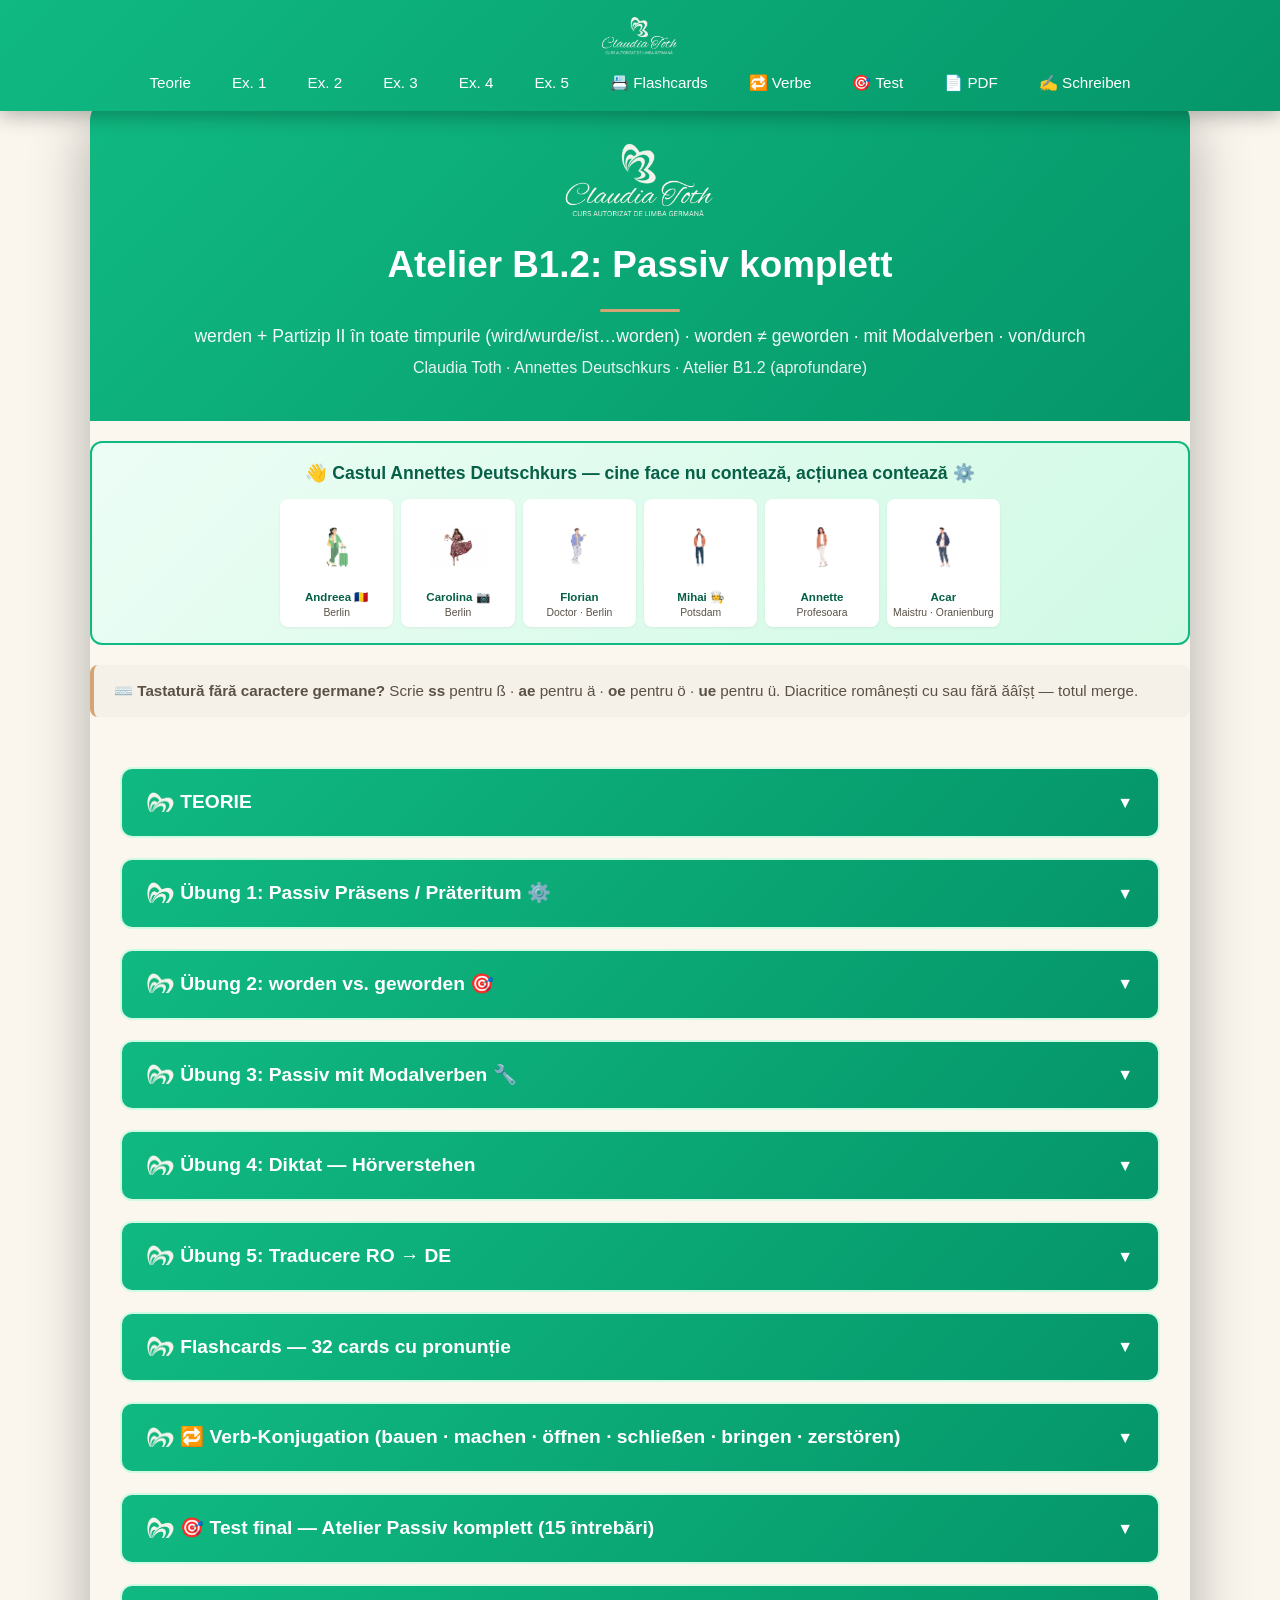
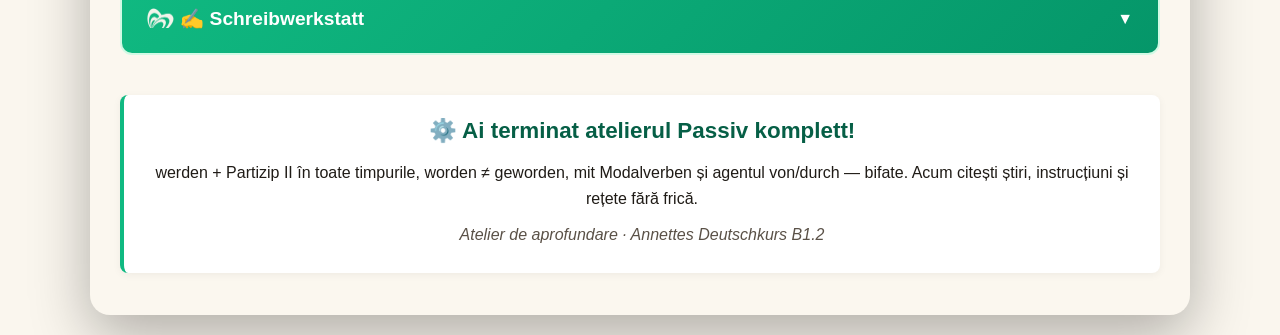
==== commit 92347c2f: "Scoate numele vocii din textul vizibil al lectiei (flashcards, Diktat, etichete) Co-Authored-By: Cla" ====
--- a/index.html
+++ b/index.html
@@ -94,7 +94,7 @@
                 </div>
             </div>
             <div class="section" id="ex4">
-                <div class="section-header" onclick="toggleMainSection(4)"><h3><img src="images/butterfly-crem.png" class="bf-bullet" alt="">Übung 4: Diktat — Hörverstehen (voce Hedda)</h3><span class="arrow">▼</span></div>
+                <div class="section-header" onclick="toggleMainSection(4)"><h3><img src="images/butterfly-crem.png" class="bf-bullet" alt="">Übung 4: Diktat — Hörverstehen</h3><span class="arrow">▼</span></div>
                 <div class="section-content" id="main-section-4">
                     <div id="ex4-container"></div>
                     <div class="btn-container">
--- a/styles.css
+++ b/styles.css
@@ -1574,7 +1574,7 @@
 @page {
     size: A4;
     margin: 18mm 14mm 22mm 14mm;
-    @bottom-left { content: "ʚଓ © 2026 Claudia Toth"; font-size: 9pt; color: #065f46; }
+    @bottom-left { content: "© 2026 Claudia Toth"; font-size: 9pt; color: #065f46; }
     @bottom-right { content: "pag. " counter(page) " / " counter(pages); font-size: 9pt; color: #5A5147; }
 }
 
